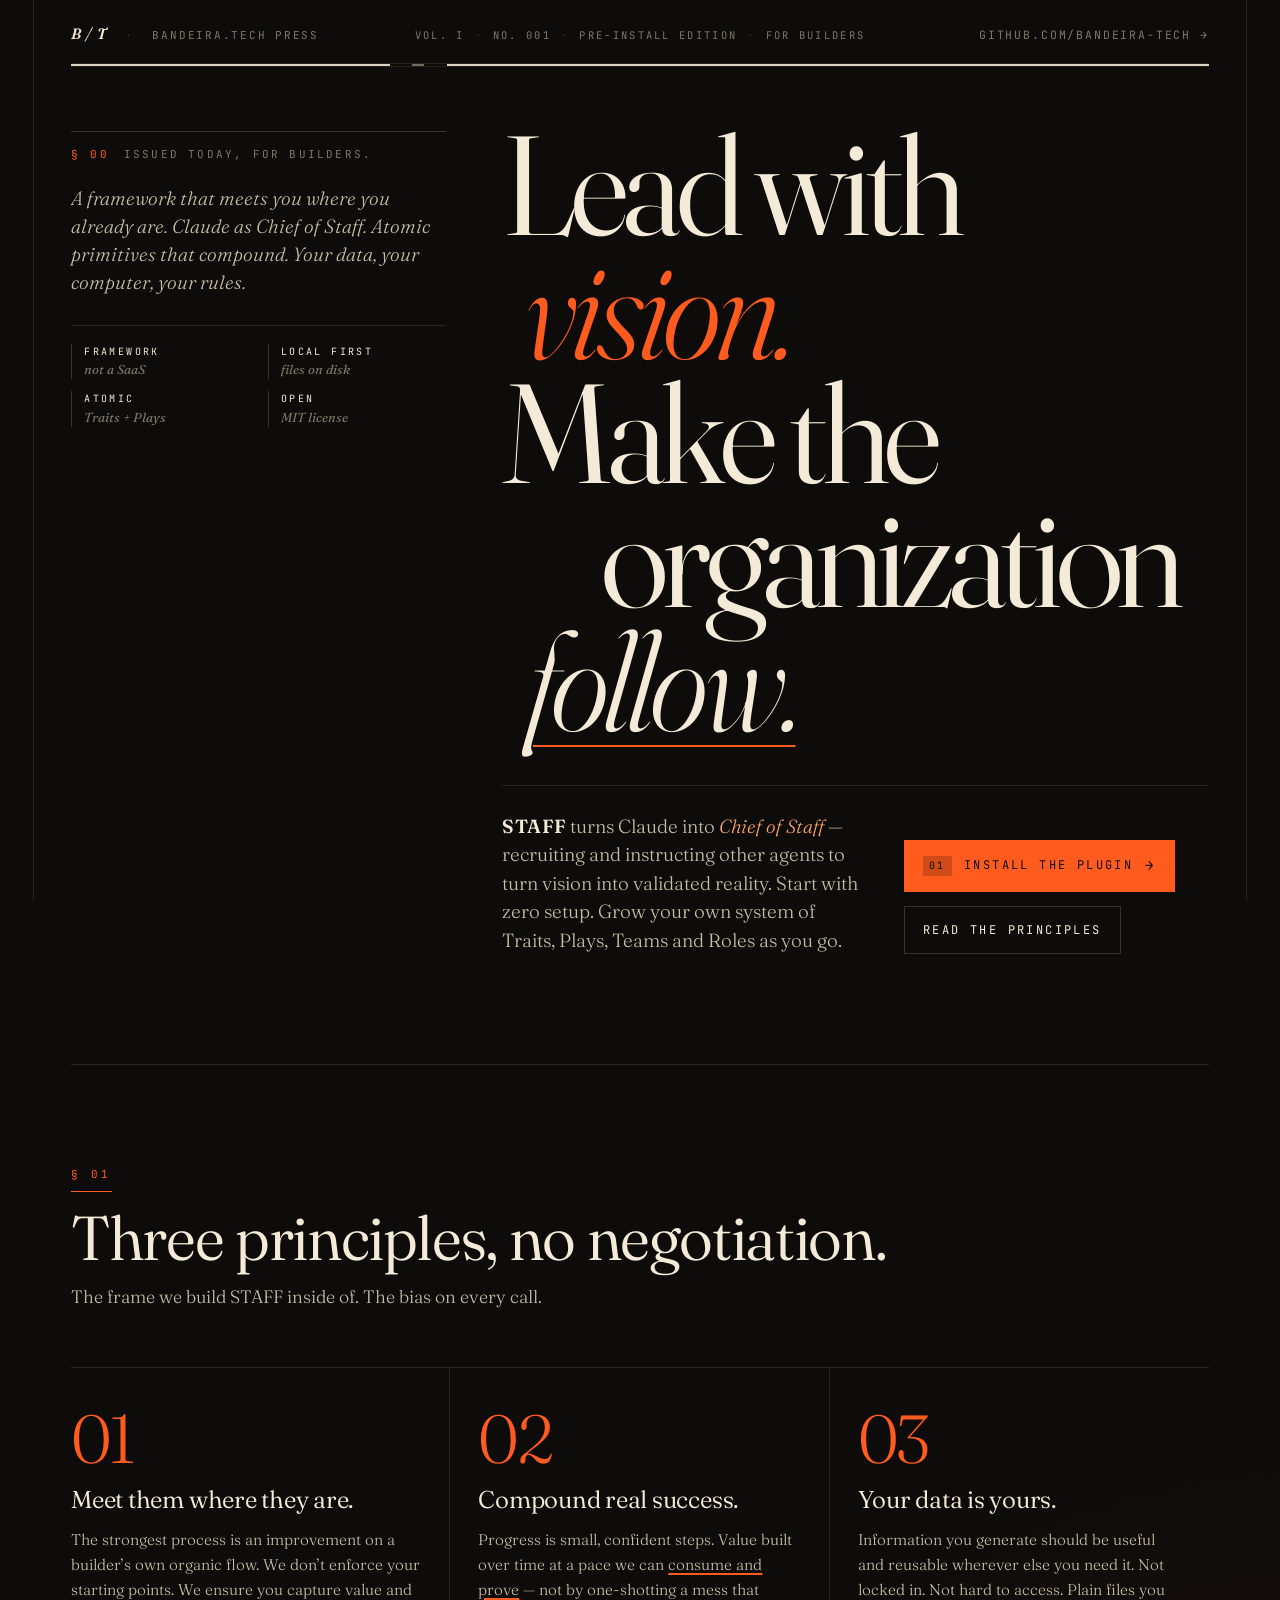
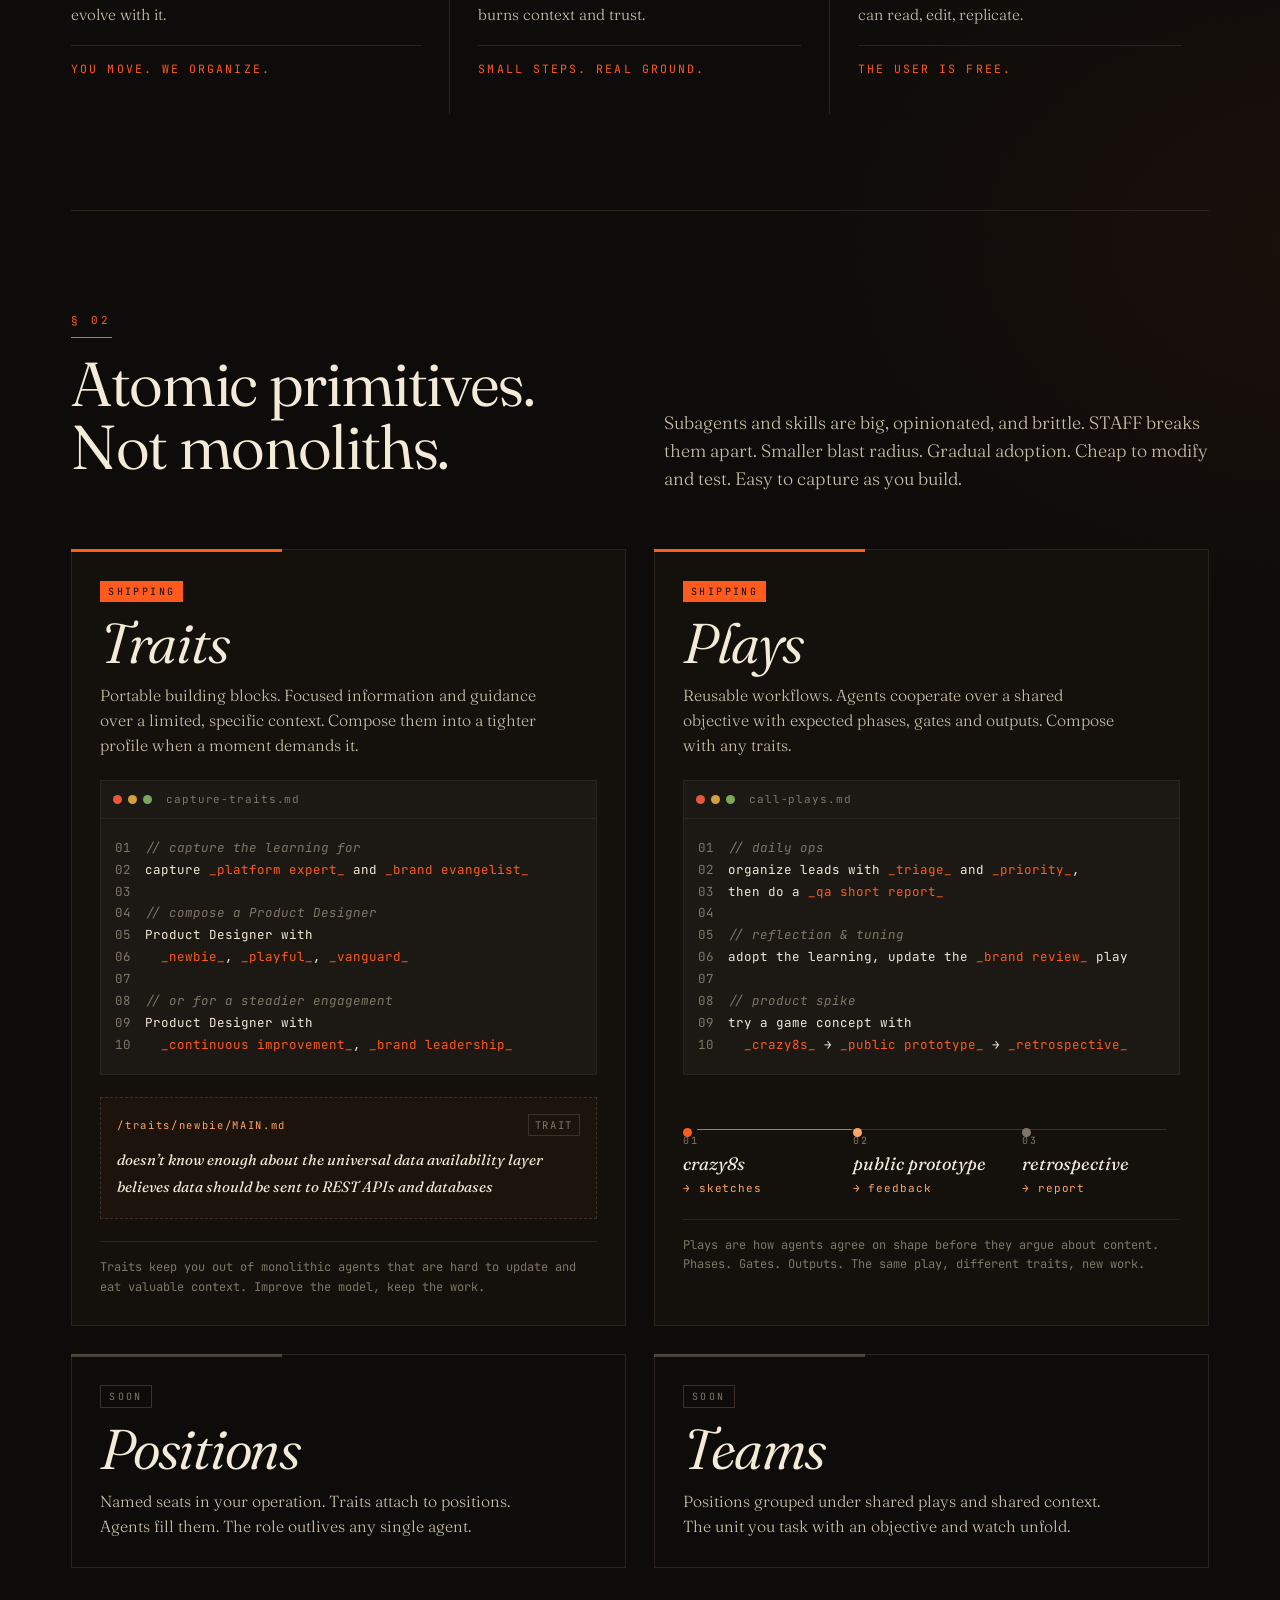
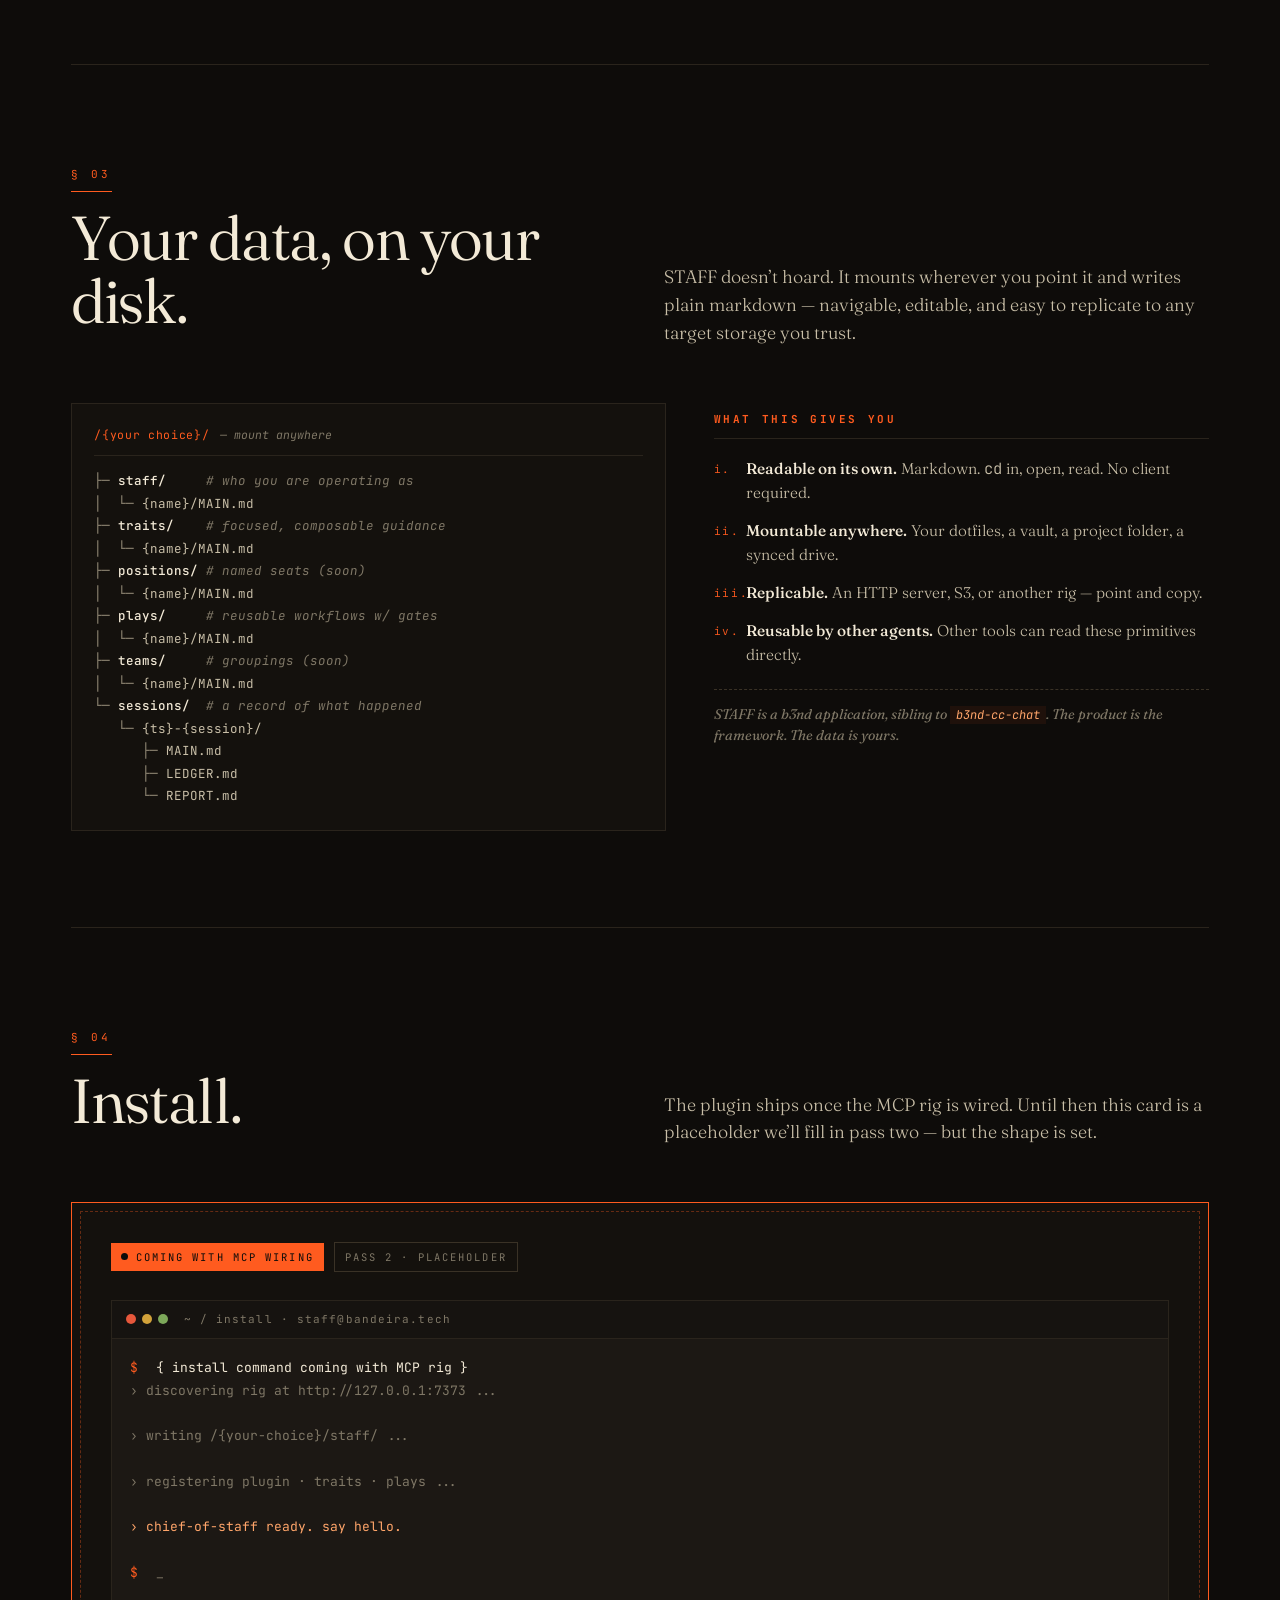
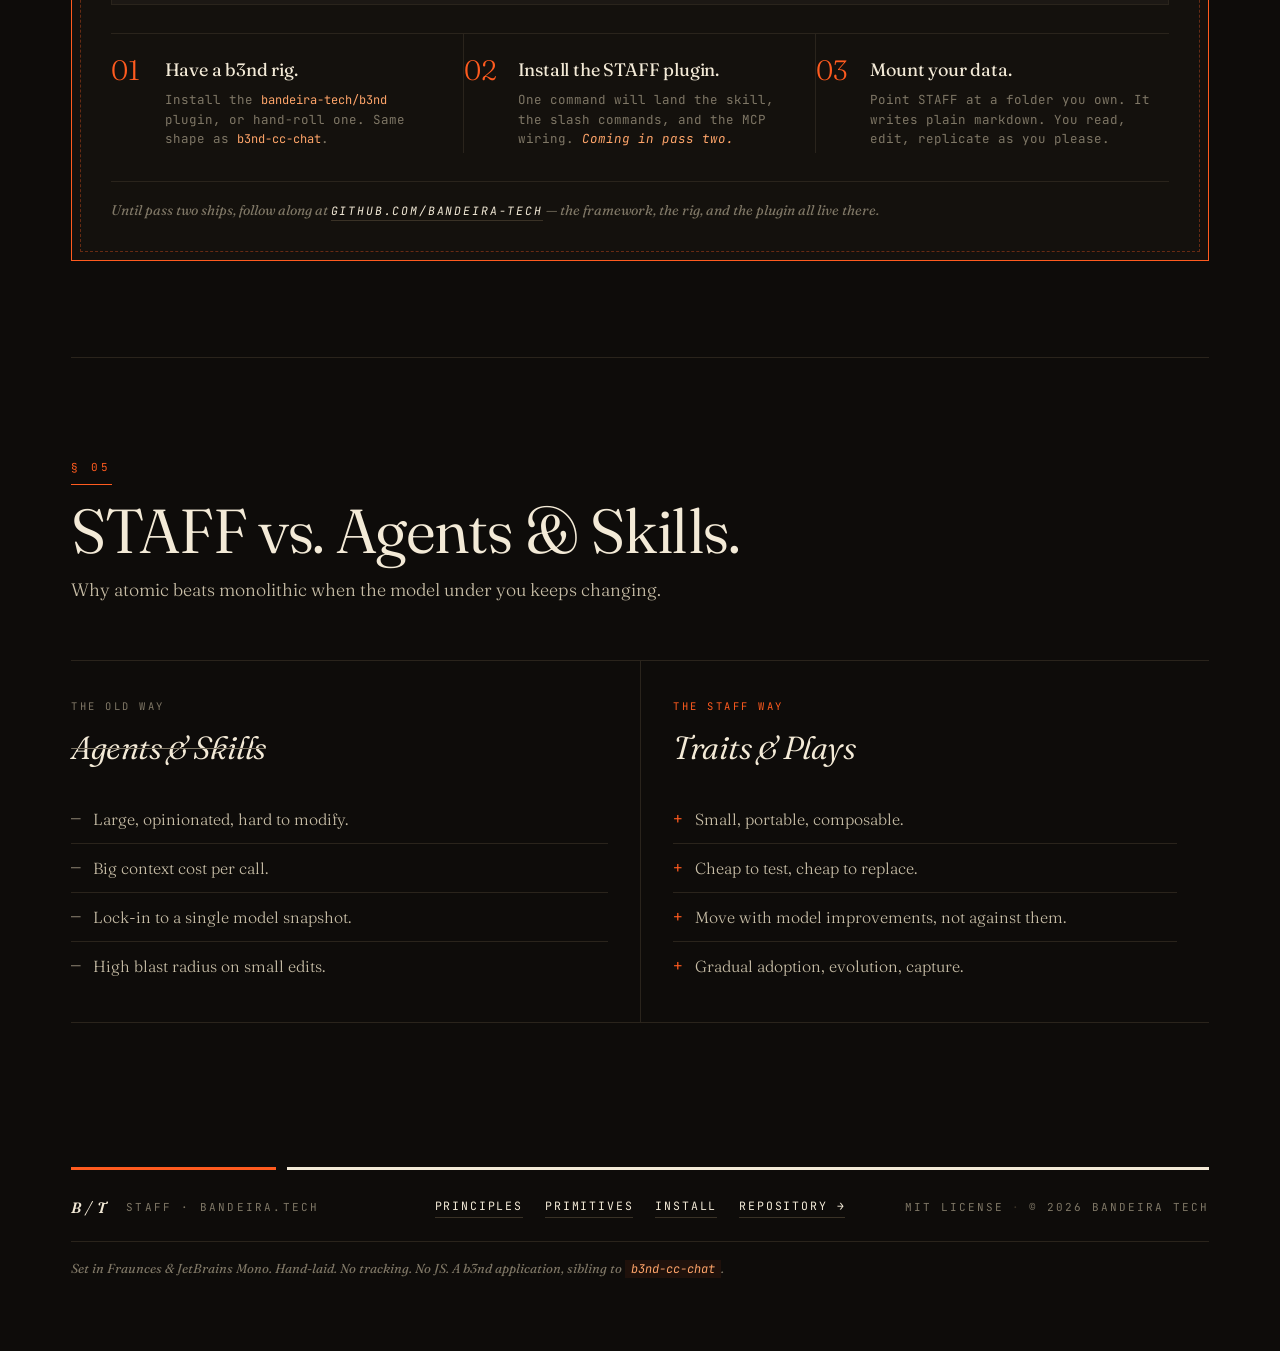
==== site/index.html @ 3db79380 "feat(site): single-page install site for staff.bandeira.tech Editorial broadsheet rendered in a dev-" ====
<!doctype html>
<html lang="en">
<head>
<meta charset="utf-8" />
<meta name="viewport" content="width=device-width,initial-scale=1" />
<title>STAFF · BANDEIRA.TECH — Claude as Chief of Staff</title>
<meta name="description" content="STAFF turns Claude into Chief of Staff. Atomic primitives — Traits, Plays — that builders compose into agents and workflows. Your data, your computer." />
<link rel="preconnect" href="https://fonts.googleapis.com" />
<link rel="preconnect" href="https://fonts.gstatic.com" crossorigin />
<link href="https://fonts.googleapis.com/css2?family=Fraunces:opsz,wght,SOFT,WONK@9..144,300..900,0..100,0..1&family=JetBrains+Mono:wght@300;400;500;700&display=swap" rel="stylesheet" />
<link rel="stylesheet" href="styles.css" />
</head>
<body>

<div class="grain" aria-hidden="true"></div>
<div class="rule rule--page-left" aria-hidden="true"></div>
<div class="rule rule--page-right" aria-hidden="true"></div>

<header class="masthead">
  <div class="masthead__row">
    <div class="masthead__brand">
      <span class="brand__mono">B / T</span>
      <span class="brand__sep" aria-hidden="true">·</span>
      <span class="brand__pub">BANDEIRA.TECH PRESS</span>
    </div>
    <div class="masthead__meta">
      <span>VOL. I</span>
      <span class="dot" aria-hidden="true">·</span>
      <span>NO. 001</span>
      <span class="dot" aria-hidden="true">·</span>
      <span>PRE-INSTALL EDITION</span>
      <span class="dot" aria-hidden="true">·</span>
      <span>FOR BUILDERS</span>
    </div>
    <div class="masthead__corner">
      <a href="https://github.com/bandeira-tech" class="link link--quiet">github.com/bandeira-tech &rarr;</a>
    </div>
  </div>
  <div class="masthead__bar" aria-hidden="true"></div>
</header>

<main>

  <!-- HERO ============================================================ -->
  <section class="hero">
    <div class="hero__grid">

      <aside class="hero__side">
        <div class="kicker">
          <span class="kicker__no">§ 00</span>
          <span class="kicker__label">Issued today, for builders.</span>
        </div>
        <p class="hero__dek">
          A framework that meets you where you already are.
          Claude as Chief of Staff. Atomic primitives that compound.
          Your data, your computer, your rules.
        </p>
        <ul class="hero__stamps">
          <li><span>FRAMEWORK</span><i>not a SaaS</i></li>
          <li><span>LOCAL FIRST</span><i>files on disk</i></li>
          <li><span>ATOMIC</span><i>Traits + Plays</i></li>
          <li><span>OPEN</span><i>MIT license</i></li>
        </ul>
      </aside>

      <div class="hero__main">
        <h1 class="title">
          <span class="title__line title__line--1">Lead with</span>
          <span class="title__line title__line--2">vision.</span>
          <span class="title__line title__line--3">Make the</span>
          <span class="title__line title__line--4">organization</span>
          <span class="title__line title__line--5"><em>follow.</em></span>
        </h1>
        <div class="title__after">
          <p class="lede">
            <strong>STAFF</strong> turns Claude into <em>Chief of Staff</em> — recruiting
            and instructing other agents to turn vision into validated reality.
            Start with zero setup. Grow your own system of Traits, Plays, Teams
            and Roles as you go.
          </p>
          <div class="title__cta">
            <a class="cta cta--primary" href="#install">
              <span class="cta__index">01</span>
              <span class="cta__label">Install the plugin</span>
              <span class="cta__arrow" aria-hidden="true">&rarr;</span>
            </a>
            <a class="cta cta--ghost" href="#principles">
              <span class="cta__label">Read the principles</span>
            </a>
          </div>
        </div>
      </div>

    </div>
  </section>

  <!-- PRINCIPLES ===================================================== -->
  <section class="principles" id="principles">
    <div class="section__head">
      <span class="section__no">§ 01</span>
      <h2 class="section__title">Three principles, no negotiation.</h2>
      <p class="section__sub">The frame we build STAFF inside of. The bias on every call.</p>
    </div>

    <ol class="principles__list">
      <li class="principle">
        <div class="principle__num">01</div>
        <h3 class="principle__h">Meet them where they are.</h3>
        <p class="principle__body">
          The strongest process is an improvement on a builder&rsquo;s own organic
          flow. We don&rsquo;t enforce your starting points. We ensure you capture
          value and evolve with it.
        </p>
        <p class="principle__mantra"><em>You move. We organize.</em></p>
      </li>
      <li class="principle">
        <div class="principle__num">02</div>
        <h3 class="principle__h">Compound real success.</h3>
        <p class="principle__body">
          Progress is small, confident steps. Value built over time at a pace
          we can <u>consume and prove</u> — not by one-shotting a mess that
          burns context and trust.
        </p>
        <p class="principle__mantra"><em>Small steps. Real ground.</em></p>
      </li>
      <li class="principle">
        <div class="principle__num">03</div>
        <h3 class="principle__h">Your data is yours.</h3>
        <p class="principle__body">
          Information you generate should be useful and reusable wherever
          else you need it. Not locked in. Not hard to access. Plain files
          you can read, edit, replicate.
        </p>
        <p class="principle__mantra"><em>The user is free.</em></p>
      </li>
    </ol>
  </section>

  <!-- PRIMITIVES ===================================================== -->
  <section class="primitives" id="primitives">
    <div class="section__head section__head--split">
      <div>
        <span class="section__no">§ 02</span>
        <h2 class="section__title">Atomic primitives.<br/>Not monoliths.</h2>
      </div>
      <p class="section__sub section__sub--right">
        Subagents and skills are big, opinionated, and brittle.
        STAFF breaks them apart. Smaller blast radius. Gradual adoption.
        Cheap to modify and test. Easy to capture as you build.
      </p>
    </div>

    <div class="primitives__grid">

      <article class="prim prim--trait">
        <header class="prim__head">
          <span class="prim__tag">SHIPPING</span>
          <h3 class="prim__name">Traits</h3>
          <p class="prim__pitch">
            Portable building blocks. Focused information and guidance over a
            limited, specific context. Compose them into a tighter profile when
            a moment demands it.
          </p>
        </header>

        <figure class="snippet">
          <figcaption class="snippet__cap">
            <span class="snippet__dot snippet__dot--red"></span>
            <span class="snippet__dot snippet__dot--amber"></span>
            <span class="snippet__dot snippet__dot--green"></span>
            <span class="snippet__name">capture-traits.md</span>
          </figcaption>
          <pre class="code"><span class="ln">01</span><span class="c">// capture the learning for</span>
<span class="ln">02</span>capture <span class="k">_platform expert_</span> and <span class="k">_brand evangelist_</span>
<span class="ln">03</span>
<span class="ln">04</span><span class="c">// compose a Product Designer</span>
<span class="ln">05</span>Product Designer with
<span class="ln">06</span>  <span class="k">_newbie_</span>, <span class="k">_playful_</span>, <span class="k">_vanguard_</span>
<span class="ln">07</span>
<span class="ln">08</span><span class="c">// or for a steadier engagement</span>
<span class="ln">09</span>Product Designer with
<span class="ln">10</span>  <span class="k">_continuous improvement_</span>, <span class="k">_brand leadership_</span>
</pre>
        </figure>

        <div class="trait-card">
          <div class="trait-card__head">
            <span class="trait-card__path">/traits/newbie/MAIN.md</span>
            <span class="trait-card__type">trait</span>
          </div>
          <p class="trait-card__line">doesn&rsquo;t know enough about the universal data availability layer</p>
          <p class="trait-card__line">believes data should be sent to REST APIs and databases</p>
        </div>

        <p class="prim__foot">
          Traits keep you out of monolithic agents that are hard to update and
          eat valuable context. Improve the model, keep the work.
        </p>
      </article>

      <article class="prim prim--play">
        <header class="prim__head">
          <span class="prim__tag">SHIPPING</span>
          <h3 class="prim__name">Plays</h3>
          <p class="prim__pitch">
            Reusable workflows. Agents cooperate over a shared objective with
            expected phases, gates and outputs. Compose with any traits.
          </p>
        </header>

        <figure class="snippet">
          <figcaption class="snippet__cap">
            <span class="snippet__dot snippet__dot--red"></span>
            <span class="snippet__dot snippet__dot--amber"></span>
            <span class="snippet__dot snippet__dot--green"></span>
            <span class="snippet__name">call-plays.md</span>
          </figcaption>
          <pre class="code"><span class="ln">01</span><span class="c">// daily ops</span>
<span class="ln">02</span>organize leads with <span class="k">_triage_</span> and <span class="k">_priority_</span>,
<span class="ln">03</span>then do a <span class="k">_qa short report_</span>
<span class="ln">04</span>
<span class="ln">05</span><span class="c">// reflection &amp; tuning</span>
<span class="ln">06</span>adopt the learning, update the <span class="k">_brand review_</span> play
<span class="ln">07</span>
<span class="ln">08</span><span class="c">// product spike</span>
<span class="ln">09</span>try a game concept with
<span class="ln">10</span>  <span class="k">_crazy8s_</span> &rarr; <span class="k">_public prototype_</span> &rarr; <span class="k">_retrospective_</span>
</pre>
        </figure>

        <div class="play-timeline">
          <div class="play-timeline__rail" aria-hidden="true"></div>
          <ol class="play-timeline__phases">
            <li><span class="ph__no">01</span><span class="ph__name">crazy8s</span><span class="ph__gate">→ sketches</span></li>
            <li><span class="ph__no">02</span><span class="ph__name">public prototype</span><span class="ph__gate">→ feedback</span></li>
            <li><span class="ph__no">03</span><span class="ph__name">retrospective</span><span class="ph__gate">→ report</span></li>
          </ol>
        </div>

        <p class="prim__foot">
          Plays are how agents agree on shape before they argue about content.
          Phases. Gates. Outputs. The same play, different traits, new work.
        </p>
      </article>

      <article class="prim prim--soon prim--positions">
        <header class="prim__head">
          <span class="prim__tag prim__tag--soon">SOON</span>
          <h3 class="prim__name">Positions</h3>
          <p class="prim__pitch">
            Named seats in your operation. Traits attach to positions. Agents
            fill them. The role outlives any single agent.
          </p>
        </header>
      </article>

      <article class="prim prim--soon prim--teams">
        <header class="prim__head">
          <span class="prim__tag prim__tag--soon">SOON</span>
          <h3 class="prim__name">Teams</h3>
          <p class="prim__pitch">
            Positions grouped under shared plays and shared context. The unit
            you task with an objective and watch unfold.
          </p>
        </header>
      </article>

    </div>
  </section>

  <!-- DATA SHAPE ===================================================== -->
  <section class="shape">
    <div class="section__head section__head--split">
      <div>
        <span class="section__no">§ 03</span>
        <h2 class="section__title">Your data, on your disk.</h2>
      </div>
      <p class="section__sub section__sub--right">
        STAFF doesn&rsquo;t hoard. It mounts wherever you point it and writes
        plain markdown — navigable, editable, and easy to replicate to any
        target storage you trust.
      </p>
    </div>

    <div class="shape__inner">
      <figure class="tree">
        <figcaption class="tree__cap">
          <span class="tree__path">/{your choice}/</span>
          <span class="tree__hint">— mount anywhere</span>
        </figcaption>
        <pre class="tree__pre"><span class="tn">├─</span> <span class="td">staff/</span>     <span class="tc"># who you are operating as</span>
<span class="tn">│  └─</span> {name}/MAIN.md
<span class="tn">├─</span> <span class="td">traits/</span>    <span class="tc"># focused, composable guidance</span>
<span class="tn">│  └─</span> {name}/MAIN.md
<span class="tn">├─</span> <span class="td">positions/</span> <span class="tc"># named seats (soon)</span>
<span class="tn">│  └─</span> {name}/MAIN.md
<span class="tn">├─</span> <span class="td">plays/</span>     <span class="tc"># reusable workflows w/ gates</span>
<span class="tn">│  └─</span> {name}/MAIN.md
<span class="tn">├─</span> <span class="td">teams/</span>     <span class="tc"># groupings (soon)</span>
<span class="tn">│  └─</span> {name}/MAIN.md
<span class="tn">└─</span> <span class="td">sessions/</span>  <span class="tc"># a record of what happened</span>
   <span class="tn">└─</span> {ts}-{session}/
      <span class="tn">├─</span> MAIN.md
      <span class="tn">├─</span> LEDGER.md
      <span class="tn">└─</span> REPORT.md</pre>
      </figure>

      <aside class="shape__notes">
        <h3 class="notes__h">What this gives you</h3>
        <ul class="notes__list">
          <li>
            <span class="notes__no">i.</span>
            <span><strong>Readable on its own.</strong> Markdown. <code>cd</code> in, open, read. No client required.</span>
          </li>
          <li>
            <span class="notes__no">ii.</span>
            <span><strong>Mountable anywhere.</strong> Your dotfiles, a vault, a project folder, a synced drive.</span>
          </li>
          <li>
            <span class="notes__no">iii.</span>
            <span><strong>Replicable.</strong> An HTTP server, S3, or another rig — point and copy.</span>
          </li>
          <li>
            <span class="notes__no">iv.</span>
            <span><strong>Reusable by other agents.</strong> Other tools can read these primitives directly.</span>
          </li>
        </ul>
        <p class="notes__foot">
          STAFF is a <em>b3nd</em> application, sibling to <code>b3nd-cc-chat</code>.
          The product is the framework. The data is yours.
        </p>
      </aside>
    </div>
  </section>

  <!-- INSTALL ======================================================== -->
  <section class="install" id="install">
    <div class="section__head section__head--split">
      <div>
        <span class="section__no">§ 04</span>
        <h2 class="section__title">Install.</h2>
      </div>
      <p class="section__sub section__sub--right">
        The plugin ships once the MCP rig is wired. Until then this card
        is a placeholder we&rsquo;ll fill in pass two — but the shape is set.
      </p>
    </div>

    <!-- TODO pass 2: real install commands -->
    <div class="install__card" role="region" aria-label="Install placeholder">
      <div class="install__badges">
        <span class="badge badge--soon">
          <span class="badge__dot" aria-hidden="true"></span>
          Coming with MCP wiring
        </span>
        <span class="badge badge--quiet">PASS 2 · PLACEHOLDER</span>
      </div>

      <div class="install__terminal" aria-hidden="true">
        <div class="term__bar">
          <span class="term__d term__d--r"></span>
          <span class="term__d term__d--a"></span>
          <span class="term__d term__d--g"></span>
          <span class="term__title">~ / install · staff@bandeira.tech</span>
        </div>
        <pre class="term__body"><span class="term__c">$</span> <span class="term__cmd">{ install command coming with MCP rig }</span>
<span class="term__o term__o--dim">› discovering rig at http://127.0.0.1:7373 ...</span>
<span class="term__o term__o--dim">› writing /{your-choice}/staff/ ...</span>
<span class="term__o term__o--dim">› registering plugin · traits · plays ...</span>
<span class="term__o term__o--accent">› chief-of-staff ready. say hello.</span>
<span class="term__c term__c--blink">$</span> <span class="term__cmd term__cmd--dim">_</span></pre>
      </div>

      <ol class="install__steps">
        <li>
          <span class="step__no">01</span>
          <div>
            <h4>Have a b3nd rig.</h4>
            <p>Install the <code>bandeira-tech/b3nd</code> plugin, or hand-roll one. Same shape as <code>b3nd-cc-chat</code>.</p>
          </div>
        </li>
        <li>
          <span class="step__no">02</span>
          <div>
            <h4>Install the STAFF plugin.</h4>
            <p>One command will land the skill, the slash commands, and the MCP wiring. <em>Coming in pass two.</em></p>
          </div>
        </li>
        <li>
          <span class="step__no">03</span>
          <div>
            <h4>Mount your data.</h4>
            <p>Point STAFF at a folder you own. It writes plain markdown. You read, edit, replicate as you please.</p>
          </div>
        </li>
      </ol>

      <div class="install__foot">
        <p>
          Until pass two ships, follow along at
          <a class="link" href="https://github.com/bandeira-tech">github.com/bandeira-tech</a>
          — the framework, the rig, and the plugin all live there.
        </p>
      </div>
    </div>
  </section>

  <!-- VS ============================================================ -->
  <section class="versus">
    <div class="section__head">
      <span class="section__no">§ 05</span>
      <h2 class="section__title">STAFF vs. Agents &amp; Skills.</h2>
      <p class="section__sub">Why atomic beats monolithic when the model under you keeps changing.</p>
    </div>

    <div class="versus__grid">
      <div class="vs vs--mono">
        <header class="vs__head"><span>The old way</span><h3>Agents &amp; Skills</h3></header>
        <ul>
          <li>Large, opinionated, hard to modify.</li>
          <li>Big context cost per call.</li>
          <li>Lock-in to a single model snapshot.</li>
          <li>High blast radius on small edits.</li>
        </ul>
      </div>
      <div class="vs vs--atom">
        <header class="vs__head"><span>The STAFF way</span><h3>Traits &amp; Plays</h3></header>
        <ul>
          <li>Small, portable, composable.</li>
          <li>Cheap to test, cheap to replace.</li>
          <li>Move with model improvements, not against them.</li>
          <li>Gradual adoption, evolution, capture.</li>
        </ul>
      </div>
    </div>
  </section>

</main>

<footer class="foot">
  <div class="foot__bar" aria-hidden="true"></div>
  <div class="foot__row">
    <div class="foot__brand">
      <span class="brand__mono">B / T</span>
      <span>STAFF · BANDEIRA.TECH</span>
    </div>
    <nav class="foot__nav">
      <a class="link" href="#principles">Principles</a>
      <a class="link" href="#primitives">Primitives</a>
      <a class="link" href="#install">Install</a>
      <a class="link" href="https://github.com/bandeira-tech">Repository &rarr;</a>
    </nav>
    <div class="foot__legal">
      <span>MIT License</span>
      <span class="dot" aria-hidden="true">·</span>
      <span>&copy; 2026 Bandeira Tech</span>
    </div>
  </div>
  <p class="foot__colophon">
    Set in <em>Fraunces</em> &amp; <em>JetBrains Mono</em>. Hand-laid. No tracking. No JS.
    A b3nd application, sibling to <code>b3nd-cc-chat</code>.
  </p>
</footer>

</body>
</html>
---- site/styles.css ----
/* =================================================================
   STAFF · BANDEIRA.TECH — install site
   Aesthetic: editorial broadsheet meets dev-tool. Warm ink + ember.
   ================================================================= */

:root {
  /* ink palette */
  --ink:        #0e0c0a;      /* page bg, deep warm black */
  --ink-2:      #14110d;      /* card bg */
  --ink-3:      #1c1814;      /* terminal bg */
  --paper:      #f3ead7;      /* primary type */
  --paper-2:    #c9bfa8;      /* secondary type */
  --paper-3:    #7f7766;      /* tertiary, marginalia */
  --rule:       #2a241c;      /* hairline */
  --rule-2:     #3a3226;      /* slightly louder rule */

  /* ember accents */
  --ember:      #ff5b1f;      /* one hot accent */
  --ember-soft: #ffa56a;
  --moss:       #9bb37a;      /* secondary tag (rare) */

  /* type */
  --serif: "Fraunces", "Iowan Old Style", "Georgia", serif;
  --mono:  "JetBrains Mono", ui-monospace, "SF Mono", Menlo, monospace;

  /* rhythm */
  --pad-x: clamp(22px, 4vw, 64px);
  --maxw:  1240px;
}

* { box-sizing: border-box; }
html, body { margin: 0; padding: 0; }

html {
  background: var(--ink);
  color: var(--paper);
  font-family: var(--mono);
  font-size: 15.5px;
  line-height: 1.55;
  -webkit-font-smoothing: antialiased;
  text-rendering: optimizeLegibility;
  scroll-behavior: smooth;
}

body {
  min-height: 100vh;
  position: relative;
  overflow-x: hidden;
  background:
    radial-gradient(1200px 700px at 15% -10%, rgba(255,91,31,0.08), transparent 60%),
    radial-gradient(900px 600px at 105% 30%, rgba(255,91,31,0.05), transparent 65%),
    var(--ink);
}

::selection { background: var(--ember); color: var(--ink); }

/* Grain overlay — fine SVG noise, no images */
.grain {
  position: fixed; inset: 0;
  pointer-events: none;
  z-index: 1;
  opacity: 0.13;
  mix-blend-mode: overlay;
  background-image: url("data:image/svg+xml;utf8,<svg xmlns='http://www.w3.org/2000/svg' width='160' height='160' viewBox='0 0 160 160'><filter id='n'><feTurbulence type='fractalNoise' baseFrequency='0.95' numOctaves='2' stitchTiles='stitch'/><feColorMatrix values='0 0 0 0 0  0 0 0 0 0  0 0 0 0 0  0 0 0 0.55 0'/></filter><rect width='100%' height='100%' filter='url(%23n)'/></svg>");
}

/* Page side rules — a broadsheet trick */
.rule { position: fixed; top: 0; bottom: 0; width: 1px; background: var(--rule); z-index: 2; pointer-events: none; }
.rule--page-left  { left: max(18px, 2.6vw); }
.rule--page-right { right: max(18px, 2.6vw); }
@media (max-width: 720px) { .rule { display: none; } }

/* =================================================================
   Masthead
   ================================================================= */
.masthead {
  position: relative; z-index: 3;
  padding: 22px var(--pad-x) 0;
  max-width: var(--maxw);
  margin: 0 auto;
}
.masthead__row {
  display: grid;
  grid-template-columns: 1fr auto 1fr;
  align-items: baseline;
  gap: 24px;
  padding-bottom: 18px;
}
.masthead__brand,
.masthead__corner {
  font-family: var(--mono);
  font-size: 11px;
  letter-spacing: 0.16em;
  text-transform: uppercase;
  color: var(--paper-2);
}
.masthead__corner { text-align: right; }
.brand__mono {
  font-family: var(--serif);
  font-weight: 600;
  font-style: italic;
  font-size: 15px;
  letter-spacing: 0.04em;
  color: var(--paper);
  margin-right: 10px;
}
.brand__sep { color: var(--rule-2); margin-right: 10px; }
.brand__pub { color: var(--paper-3); }

.masthead__meta {
  font-family: var(--mono);
  font-size: 10.5px;
  letter-spacing: 0.22em;
  text-transform: uppercase;
  color: var(--paper-3);
  display: flex; gap: 10px; align-items: center;
  white-space: nowrap;
}
.dot { color: var(--rule-2); }

.masthead__bar {
  height: 4px;
  background:
    linear-gradient(to right, var(--paper) 0 28%, transparent 28% 30%, var(--paper-3) 30% 31%, transparent 31% 33%, var(--paper) 33% 100%);
  opacity: 0.9;
  border-top: 1px solid var(--rule);
  border-bottom: 1px solid var(--rule);
}

@media (max-width: 820px) {
  .masthead__row { grid-template-columns: 1fr; gap: 6px; }
  .masthead__corner { text-align: left; }
  .masthead__meta { flex-wrap: wrap; }
}

/* =================================================================
   Main containers
   ================================================================= */
main {
  position: relative;
  z-index: 3;
  max-width: var(--maxw);
  margin: 0 auto;
  padding: 0 var(--pad-x);
}

section { padding: 96px 0; border-bottom: 1px solid var(--rule); }
section:last-of-type { border-bottom: none; }

/* Section heads */
.section__head { margin-bottom: 56px; max-width: 880px; }
.section__head--split {
  display: grid;
  grid-template-columns: 1fr 1fr;
  gap: 48px;
  max-width: none;
  align-items: end;
}
.section__no {
  font-family: var(--mono);
  font-size: 11px;
  letter-spacing: 0.28em;
  color: var(--ember);
  text-transform: uppercase;
  display: inline-block;
  padding-bottom: 8px;
  border-bottom: 1px solid var(--ember);
}
.section__title {
  font-family: var(--serif);
  font-weight: 350;
  font-style: normal;
  font-size: clamp(36px, 5.2vw, 62px);
  line-height: 1.02;
  letter-spacing: -0.022em;
  margin: 14px 0 14px;
  color: var(--paper);
}
.section__sub {
  font-family: var(--serif);
  font-weight: 300;
  font-size: clamp(15px, 1.4vw, 18px);
  line-height: 1.55;
  color: var(--paper-2);
  max-width: 56ch;
  margin: 0;
}
.section__sub--right { justify-self: end; text-align: left; }

@media (max-width: 820px) {
  .section__head--split { grid-template-columns: 1fr; gap: 18px; }
  .section__sub--right  { justify-self: start; }
}

/* =================================================================
   HERO
   ================================================================= */
.hero { padding-top: 56px; padding-bottom: 110px; border-bottom: 1px solid var(--rule); }

.hero__grid {
  display: grid;
  grid-template-columns: 0.85fr 1.6fr;
  gap: 56px;
  align-items: start;
}
@media (max-width: 980px) {
  .hero__grid { grid-template-columns: 1fr; gap: 32px; }
}

.hero__side { position: relative; padding-top: 8px; }
.kicker {
  display: flex; gap: 14px; align-items: baseline;
  border-top: 1px solid var(--rule-2);
  padding-top: 14px;
  margin-bottom: 22px;
}
.kicker__no {
  font-family: var(--mono);
  font-size: 11px;
  color: var(--ember);
  letter-spacing: 0.24em;
}
.kicker__label {
  font-family: var(--mono);
  font-size: 11px;
  letter-spacing: 0.2em;
  text-transform: uppercase;
  color: var(--paper-3);
}

.hero__dek {
  font-family: var(--serif);
  font-weight: 300;
  font-style: italic;
  font-size: clamp(17px, 1.5vw, 20px);
  line-height: 1.45;
  color: var(--paper-2);
  margin: 0 0 28px;
  max-width: 30ch;
}

.hero__stamps {
  list-style: none;
  margin: 28px 0 0;
  padding: 18px 0 0;
  border-top: 1px solid var(--rule);
  display: grid;
  grid-template-columns: 1fr 1fr;
  gap: 12px 18px;
}
.hero__stamps li {
  display: flex; flex-direction: column;
  border-left: 1px solid var(--rule-2);
  padding-left: 12px;
}
.hero__stamps span {
  font-family: var(--mono);
  font-size: 10px;
  letter-spacing: 0.24em;
  color: var(--paper);
}
.hero__stamps i {
  font-family: var(--serif);
  font-style: italic;
  font-size: 13px;
  color: var(--paper-3);
}

/* Title */
.title {
  font-family: var(--serif);
  font-weight: 350;
  font-size: clamp(56px, 11vw, 152px);
  line-height: 0.88;
  letter-spacing: -0.04em;
  margin: 0;
  color: var(--paper);
  font-feature-settings: "ss01", "ss02";
}
.title__line { display: block; }
.title__line--1 { margin-left: 0; opacity: 0; animation: rise 0.9s 0.05s ease-out forwards; }
.title__line--2 { font-style: italic; font-weight: 300; color: var(--ember); margin-left: 0.16em; opacity: 0; animation: rise 0.9s 0.15s ease-out forwards; }
.title__line--3 { opacity: 0; animation: rise 0.9s 0.25s ease-out forwards; }
.title__line--4 { margin-left: 0.7em; opacity: 0; animation: rise 0.9s 0.35s ease-out forwards; letter-spacing: -0.045em; }
.title__line--5 { margin-left: 0.16em; opacity: 0; animation: rise 0.9s 0.45s ease-out forwards; }
.title__line--5 em { font-style: italic; font-weight: 300; text-decoration: underline; text-decoration-thickness: 2px; text-underline-offset: 14px; text-decoration-color: var(--ember); }

@keyframes rise {
  from { opacity: 0; transform: translateY(18px); }
  to   { opacity: 1; transform: translateY(0); }
}
@media (prefers-reduced-motion: reduce) {
  .title__line { opacity: 1 !important; animation: none !important; transform: none !important; }
}

.title__after {
  margin-top: 42px;
  display: grid;
  grid-template-columns: 1.2fr 1fr;
  gap: 36px;
  align-items: end;
  border-top: 1px solid var(--rule);
  padding-top: 26px;
}
@media (max-width: 820px) {
  .title__after { grid-template-columns: 1fr; gap: 18px; }
}

.lede {
  font-family: var(--serif);
  font-weight: 300;
  font-size: clamp(16px, 1.5vw, 19px);
  line-height: 1.5;
  color: var(--paper-2);
  margin: 0;
  max-width: 48ch;
}
.lede strong { color: var(--paper); font-weight: 600; letter-spacing: 0.02em; }
.lede em { font-style: italic; color: var(--ember-soft); }

.title__cta { display: flex; gap: 14px; flex-wrap: wrap; }

.cta {
  display: inline-flex; align-items: center; gap: 12px;
  padding: 14px 18px;
  font-family: var(--mono);
  font-size: 12px;
  letter-spacing: 0.2em;
  text-transform: uppercase;
  text-decoration: none;
  transition: transform 0.15s ease, background 0.15s ease, color 0.15s ease;
}
.cta--primary {
  background: var(--ember);
  color: var(--ink);
  border: 1px solid var(--ember);
}
.cta--primary:hover { transform: translate(-2px, -2px); box-shadow: 4px 4px 0 var(--paper); }
.cta--ghost {
  color: var(--paper);
  border: 1px solid var(--rule-2);
}
.cta--ghost:hover { border-color: var(--paper); }
.cta__index {
  font-size: 10px;
  color: var(--ink);
  background: rgba(0,0,0,0.18);
  padding: 2px 6px;
}
.cta--ghost .cta__index { background: var(--rule); color: var(--paper-2); }
.cta__arrow { font-size: 14px; }

/* =================================================================
   PRINCIPLES
   ================================================================= */
.principles__list {
  list-style: none;
  margin: 0;
  padding: 0;
  display: grid;
  grid-template-columns: repeat(3, 1fr);
  gap: 0;
  border-top: 1px solid var(--rule);
}
@media (max-width: 920px) {
  .principles__list { grid-template-columns: 1fr; }
}
.principle {
  padding: 36px 28px 36px 0;
  border-right: 1px solid var(--rule);
  position: relative;
  min-height: 320px;
}
.principle:nth-child(2) { padding-left: 28px; }
.principle:nth-child(3) { padding-left: 28px; border-right: none; }
@media (max-width: 920px) {
  .principle { border-right: none; border-bottom: 1px solid var(--rule); padding: 32px 0; min-height: auto; }
  .principle:nth-child(2), .principle:nth-child(3) { padding-left: 0; }
  .principle:last-child { border-bottom: none; }
}
.principle__num {
  font-family: var(--serif);
  font-weight: 300;
  font-size: 68px;
  line-height: 1;
  color: var(--ember);
  margin-bottom: 14px;
  letter-spacing: -0.04em;
}
.principle__h {
  font-family: var(--serif);
  font-weight: 350;
  font-size: clamp(20px, 1.9vw, 26px);
  line-height: 1.15;
  margin: 0 0 14px;
  color: var(--paper);
  letter-spacing: -0.01em;
}
.principle__body {
  font-family: var(--serif);
  font-weight: 300;
  font-size: 15.5px;
  line-height: 1.6;
  color: var(--paper-2);
  margin: 0 0 18px;
  max-width: 36ch;
}
.principle__mantra {
  font-family: var(--mono);
  font-size: 11.5px;
  letter-spacing: 0.18em;
  text-transform: uppercase;
  color: var(--paper-3);
  border-top: 1px solid var(--rule);
  padding-top: 14px;
  margin: 0;
}
.principle__mantra em { font-style: normal; color: var(--ember); }

/* =================================================================
   PRIMITIVES
   ================================================================= */
.primitives__grid {
  display: grid;
  grid-template-columns: 1fr 1fr;
  gap: 28px;
}
@media (max-width: 980px) {
  .primitives__grid { grid-template-columns: 1fr; }
}

.prim {
  background: var(--ink-2);
  border: 1px solid var(--rule);
  padding: 28px;
  position: relative;
  display: flex; flex-direction: column;
  gap: 22px;
}
.prim::before {
  content: "";
  position: absolute; inset: -1px -1px auto -1px;
  height: 3px;
  background: linear-gradient(to right, var(--ember) 0 38%, transparent 38%);
}
.prim--soon { background: transparent; }
.prim--soon::before { background: linear-gradient(to right, var(--paper-3) 0 38%, transparent 38%); opacity: 0.5; }

.prim__head { }
.prim__tag {
  display: inline-block;
  font-family: var(--mono);
  font-size: 10px;
  letter-spacing: 0.24em;
  padding: 3px 8px;
  background: var(--ember);
  color: var(--ink);
  margin-bottom: 14px;
}
.prim__tag--soon {
  background: transparent;
  color: var(--paper-3);
  border: 1px solid var(--rule-2);
}
.prim__name {
  font-family: var(--serif);
  font-weight: 350;
  font-style: italic;
  font-size: clamp(38px, 4.4vw, 56px);
  line-height: 0.95;
  letter-spacing: -0.025em;
  margin: 0 0 14px;
  color: var(--paper);
}
.prim__pitch {
  font-family: var(--serif);
  font-weight: 300;
  font-size: 16px;
  line-height: 1.55;
  color: var(--paper-2);
  margin: 0;
  max-width: 44ch;
}
.prim__foot {
  font-family: var(--mono);
  font-size: 12px;
  line-height: 1.6;
  color: var(--paper-3);
  border-top: 1px solid var(--rule);
  padding-top: 16px;
  margin: 0;
}

/* Snippet (mini editor) */
.snippet {
  margin: 0;
  background: var(--ink-3);
  border: 1px solid var(--rule);
}
.snippet__cap {
  display: flex; gap: 6px; align-items: center;
  padding: 10px 12px;
  border-bottom: 1px solid var(--rule);
  font-family: var(--mono);
  font-size: 11px;
  color: var(--paper-3);
}
.snippet__dot { width: 9px; height: 9px; border-radius: 50%; display: inline-block; }
.snippet__dot--red    { background: #e6573b; }
.snippet__dot--amber  { background: #d2a23a; }
.snippet__dot--green  { background: #7da85a; }
.snippet__name { margin-left: 8px; letter-spacing: 0.08em; }

.code {
  font-family: var(--mono);
  font-size: 12.5px;
  line-height: 1.75;
  color: var(--paper);
  padding: 18px 14px;
  margin: 0;
  overflow-x: auto;
  white-space: pre;
}
.code .ln { color: var(--paper-3); margin-right: 14px; user-select: none; }
.code .c  { color: var(--paper-3); font-style: italic; }
.code .k  { color: var(--ember); }

/* Trait card */
.trait-card {
  border: 1px dashed var(--rule-2);
  padding: 16px;
  background: rgba(255,91,31,0.04);
}
.trait-card__head {
  display: flex; justify-content: space-between; align-items: center;
  font-family: var(--mono);
  font-size: 10.5px;
  letter-spacing: 0.16em;
  color: var(--paper-3);
  margin-bottom: 12px;
}
.trait-card__path { color: var(--ember-soft); }
.trait-card__type {
  border: 1px solid var(--rule-2);
  padding: 2px 6px;
  text-transform: uppercase;
}
.trait-card__line {
  font-family: var(--serif);
  font-style: italic;
  font-size: 15px;
  color: var(--paper);
  margin: 4px 0;
}

/* Play timeline */
.play-timeline {
  position: relative;
  padding: 14px 0 0;
}
.play-timeline__rail {
  position: absolute;
  left: 14px; right: 14px;
  top: 32px;
  height: 1px;
  background: linear-gradient(to right, var(--ember) 0 33%, var(--rule-2) 33%);
}
.play-timeline__phases {
  list-style: none;
  margin: 0; padding: 0;
  display: grid;
  grid-template-columns: repeat(3, 1fr);
  gap: 12px;
  position: relative;
}
.play-timeline__phases li {
  display: flex; flex-direction: column;
  padding-top: 22px;
  position: relative;
}
.play-timeline__phases li::before {
  content: "";
  position: absolute;
  top: 17px; left: 0;
  width: 9px; height: 9px;
  background: var(--ember);
  border-radius: 50%;
}
.play-timeline__phases li:nth-child(2)::before { background: var(--ember-soft); }
.play-timeline__phases li:nth-child(3)::before { background: var(--paper-3); }
.ph__no {
  font-family: var(--mono);
  font-size: 10px;
  letter-spacing: 0.2em;
  color: var(--paper-3);
}
.ph__name {
  font-family: var(--serif);
  font-style: italic;
  font-size: 18px;
  color: var(--paper);
  margin: 2px 0 2px;
}
.ph__gate {
  font-family: var(--mono);
  font-size: 11px;
  color: var(--ember-soft);
  letter-spacing: 0.08em;
}

/* "soon" tiles span both columns when there's odd row */
.prim--soon { min-height: 200px; }

/* =================================================================
   SHAPE / DATA
   ================================================================= */
.shape__inner {
  display: grid;
  grid-template-columns: 1.2fr 1fr;
  gap: 48px;
  align-items: start;
}
@media (max-width: 980px) {
  .shape__inner { grid-template-columns: 1fr; }
}

.tree {
  margin: 0;
  background: var(--ink-2);
  border: 1px solid var(--rule);
  padding: 22px;
  position: relative;
}
.tree__cap {
  display: flex; gap: 10px; align-items: baseline;
  font-family: var(--mono);
  font-size: 11.5px;
  border-bottom: 1px solid var(--rule);
  padding-bottom: 12px;
  margin-bottom: 14px;
  color: var(--paper-3);
}
.tree__path { color: var(--ember); letter-spacing: 0.06em; }
.tree__hint { font-style: italic; }
.tree__pre {
  font-family: var(--mono);
  font-size: 12.5px;
  line-height: 1.8;
  margin: 0;
  color: var(--paper-2);
  white-space: pre;
  overflow-x: auto;
}
.tn { color: var(--paper-3); }
.td { color: var(--paper); font-weight: 500; }
.tc { color: var(--paper-3); font-style: italic; }

.shape__notes { padding-top: 8px; }
.notes__h {
  font-family: var(--mono);
  font-size: 11px;
  letter-spacing: 0.24em;
  text-transform: uppercase;
  color: var(--ember);
  margin: 0 0 18px;
  padding-bottom: 10px;
  border-bottom: 1px solid var(--rule);
}
.notes__list {
  list-style: none; padding: 0; margin: 0;
  display: flex; flex-direction: column; gap: 14px;
}
.notes__list li {
  display: grid;
  grid-template-columns: 26px 1fr;
  gap: 6px;
  font-family: var(--serif);
  font-weight: 300;
  font-size: 15.5px;
  line-height: 1.55;
  color: var(--paper-2);
}
.notes__list strong { color: var(--paper); font-weight: 500; }
.notes__no {
  font-family: var(--mono);
  font-size: 11px;
  letter-spacing: 0.18em;
  color: var(--ember);
  padding-top: 4px;
}
.notes__foot {
  margin-top: 22px;
  font-family: var(--serif);
  font-style: italic;
  font-size: 14px;
  color: var(--paper-3);
  border-top: 1px dashed var(--rule-2);
  padding-top: 14px;
}
.notes__foot code, .install__foot code, .foot__colophon code {
  font-family: var(--mono);
  font-size: 12px;
  color: var(--ember-soft);
  background: rgba(255,91,31,0.07);
  padding: 1px 6px;
}

/* =================================================================
   INSTALL — placeholder card
   ================================================================= */
.install__card {
  position: relative;
  border: 1px solid var(--ember);
  background: var(--ink-2);
  padding: clamp(24px, 3vw, 40px);
  display: grid;
  gap: 28px;
}
.install__card::before {
  content: "";
  position: absolute;
  inset: 8px;
  border: 1px dashed rgba(255,91,31,0.35);
  pointer-events: none;
}
.install__card > * { position: relative; }

.install__badges {
  display: flex; gap: 10px; flex-wrap: wrap; align-items: center;
}
.badge {
  font-family: var(--mono);
  font-size: 10.5px;
  letter-spacing: 0.2em;
  text-transform: uppercase;
  padding: 6px 10px;
  display: inline-flex; align-items: center; gap: 8px;
}
.badge--soon {
  background: var(--ember);
  color: var(--ink);
}
.badge__dot {
  width: 7px; height: 7px; border-radius: 50%;
  background: var(--ink);
  box-shadow: 0 0 0 0 rgba(14,12,10,0.7);
  animation: pulse 1.8s ease-out infinite;
}
@keyframes pulse {
  0%   { box-shadow: 0 0 0 0 rgba(14,12,10,0.7); }
  70%  { box-shadow: 0 0 0 8px rgba(14,12,10,0); }
  100% { box-shadow: 0 0 0 0 rgba(14,12,10,0); }
}
.badge--quiet {
  color: var(--paper-3);
  border: 1px solid var(--rule-2);
}

/* Terminal */
.install__terminal {
  background: var(--ink-3);
  border: 1px solid var(--rule);
  overflow: hidden;
}
.term__bar {
  display: flex; align-items: center; gap: 6px;
  padding: 10px 14px;
  border-bottom: 1px solid var(--rule);
  font-family: var(--mono);
  font-size: 11px;
  color: var(--paper-3);
  background: rgba(0,0,0,0.2);
}
.term__d { width: 10px; height: 10px; border-radius: 50%; }
.term__d--r { background: #e6573b; }
.term__d--a { background: #d2a23a; }
.term__d--g { background: #7da85a; }
.term__title { margin-left: 10px; letter-spacing: 0.1em; }

.term__body {
  font-family: var(--mono);
  font-size: 13px;
  line-height: 1.75;
  padding: 18px 18px 20px;
  margin: 0;
  color: var(--paper);
  white-space: pre-wrap;
  overflow-x: auto;
}
.term__c { color: var(--ember); margin-right: 10px; }
.term__cmd { color: var(--paper); }
.term__cmd--dim { color: var(--paper-3); }
.term__o { display: block; color: var(--paper-2); }
.term__o--dim { color: var(--paper-3); }
.term__o--accent { color: var(--ember-soft); }
.term__c--blink { animation: blink 1.05s steps(1) infinite; }
@keyframes blink {
  50% { opacity: 0.2; }
}

/* Steps */
.install__steps {
  list-style: none;
  margin: 0; padding: 0;
  display: grid;
  grid-template-columns: repeat(3, 1fr);
  gap: 0;
  border-top: 1px solid var(--rule);
}
@media (max-width: 820px) {
  .install__steps { grid-template-columns: 1fr; }
}
.install__steps li {
  display: grid;
  grid-template-columns: 44px 1fr;
  gap: 10px;
  padding: 22px 18px 4px 0;
  border-right: 1px solid var(--rule);
}
.install__steps li:last-child { border-right: none; }
@media (max-width: 820px) {
  .install__steps li { border-right: none; border-bottom: 1px solid var(--rule); padding: 20px 0; }
  .install__steps li:last-child { border-bottom: none; }
}
.step__no {
  font-family: var(--serif);
  font-weight: 300;
  font-size: 28px;
  line-height: 1;
  color: var(--ember);
}
.install__steps h4 {
  font-family: var(--serif);
  font-weight: 400;
  font-size: 18px;
  margin: 0 0 6px;
  color: var(--paper);
  letter-spacing: -0.01em;
}
.install__steps p {
  font-family: var(--mono);
  font-size: 12.5px;
  line-height: 1.55;
  color: var(--paper-3);
  margin: 0;
}
.install__steps em { color: var(--ember-soft); font-style: italic; }
.install__steps code {
  font-family: var(--mono);
  color: var(--ember-soft);
  font-size: 12px;
}

.install__foot {
  border-top: 1px solid var(--rule);
  padding-top: 18px;
  font-family: var(--serif);
  font-style: italic;
  font-size: 14px;
  color: var(--paper-3);
}
.install__foot p { margin: 0; }

/* =================================================================
   VERSUS
   ================================================================= */
.versus__grid {
  display: grid;
  grid-template-columns: 1fr 1fr;
  gap: 0;
  border-top: 1px solid var(--rule);
  border-bottom: 1px solid var(--rule);
}
@media (max-width: 820px) { .versus__grid { grid-template-columns: 1fr; } }

.vs {
  padding: 32px 32px 32px 0;
}
.vs--atom { padding-left: 32px; border-left: 1px solid var(--rule); }
@media (max-width: 820px) {
  .vs--atom { padding-left: 0; border-left: none; border-top: 1px solid var(--rule); }
}
.vs__head { margin-bottom: 22px; }
.vs__head span {
  font-family: var(--mono);
  font-size: 10.5px;
  letter-spacing: 0.24em;
  text-transform: uppercase;
  color: var(--paper-3);
}
.vs--atom .vs__head span { color: var(--ember); }
.vs__head h3 {
  font-family: var(--serif);
  font-style: italic;
  font-weight: 350;
  font-size: clamp(24px, 2.6vw, 32px);
  margin: 6px 0 0;
  color: var(--paper);
  letter-spacing: -0.015em;
}
.vs--mono .vs__head h3 { text-decoration: line-through; text-decoration-thickness: 1px; text-decoration-color: var(--paper-3); }

.vs ul {
  list-style: none;
  padding: 0; margin: 0;
}
.vs li {
  font-family: var(--serif);
  font-weight: 300;
  font-size: 16px;
  line-height: 1.5;
  color: var(--paper-2);
  padding: 12px 0;
  border-bottom: 1px solid var(--rule);
  position: relative;
  padding-left: 22px;
}
.vs li:last-child { border-bottom: none; }
.vs li::before {
  content: "—";
  position: absolute; left: 0;
  color: var(--paper-3);
  font-family: var(--mono);
}
.vs--atom li::before { content: "+"; color: var(--ember); }

/* =================================================================
   FOOTER
   ================================================================= */
.foot {
  position: relative;
  z-index: 3;
  max-width: var(--maxw);
  margin: 0 auto;
  padding: 48px var(--pad-x) 60px;
}
.foot__bar {
  height: 3px;
  background:
    linear-gradient(to right, var(--ember) 0 18%, transparent 18% 19%, var(--paper) 19% 100%);
  margin-bottom: 26px;
}
.foot__row {
  display: grid;
  grid-template-columns: 1fr 1.4fr 1fr;
  gap: 24px;
  align-items: center;
}
@media (max-width: 820px) {
  .foot__row { grid-template-columns: 1fr; gap: 12px; }
}
.foot__brand {
  display: flex; align-items: center; gap: 10px;
  font-family: var(--mono);
  font-size: 11px;
  letter-spacing: 0.2em;
  text-transform: uppercase;
  color: var(--paper-3);
}
.foot__nav {
  display: flex; gap: 22px; justify-content: center;
  flex-wrap: wrap;
}
@media (max-width: 820px) { .foot__nav { justify-content: flex-start; } }
.foot__legal {
  display: flex; gap: 8px; justify-content: flex-end;
  font-family: var(--mono);
  font-size: 11px;
  letter-spacing: 0.18em;
  text-transform: uppercase;
  color: var(--paper-3);
}
@media (max-width: 820px) { .foot__legal { justify-content: flex-start; } }
.foot__colophon {
  margin-top: 22px;
  font-family: var(--serif);
  font-style: italic;
  font-size: 13px;
  color: var(--paper-3);
  border-top: 1px solid var(--rule);
  padding-top: 16px;
}

/* =================================================================
   Links
   ================================================================= */
.link {
  color: var(--paper);
  text-decoration: none;
  font-family: var(--mono);
  font-size: 11.5px;
  letter-spacing: 0.16em;
  text-transform: uppercase;
  border-bottom: 1px solid var(--rule-2);
  padding-bottom: 2px;
  transition: color 0.15s ease, border-color 0.15s ease;
}
.link:hover { color: var(--ember); border-bottom-color: var(--ember); }
.link--quiet { border-bottom-color: transparent; color: var(--paper-3); }
.link--quiet:hover { color: var(--ember); }

/* =================================================================
   Misc niceties
   ================================================================= */
code { font-family: var(--mono); }
u { text-decoration-color: var(--ember); text-decoration-thickness: 1.5px; text-underline-offset: 3px; }
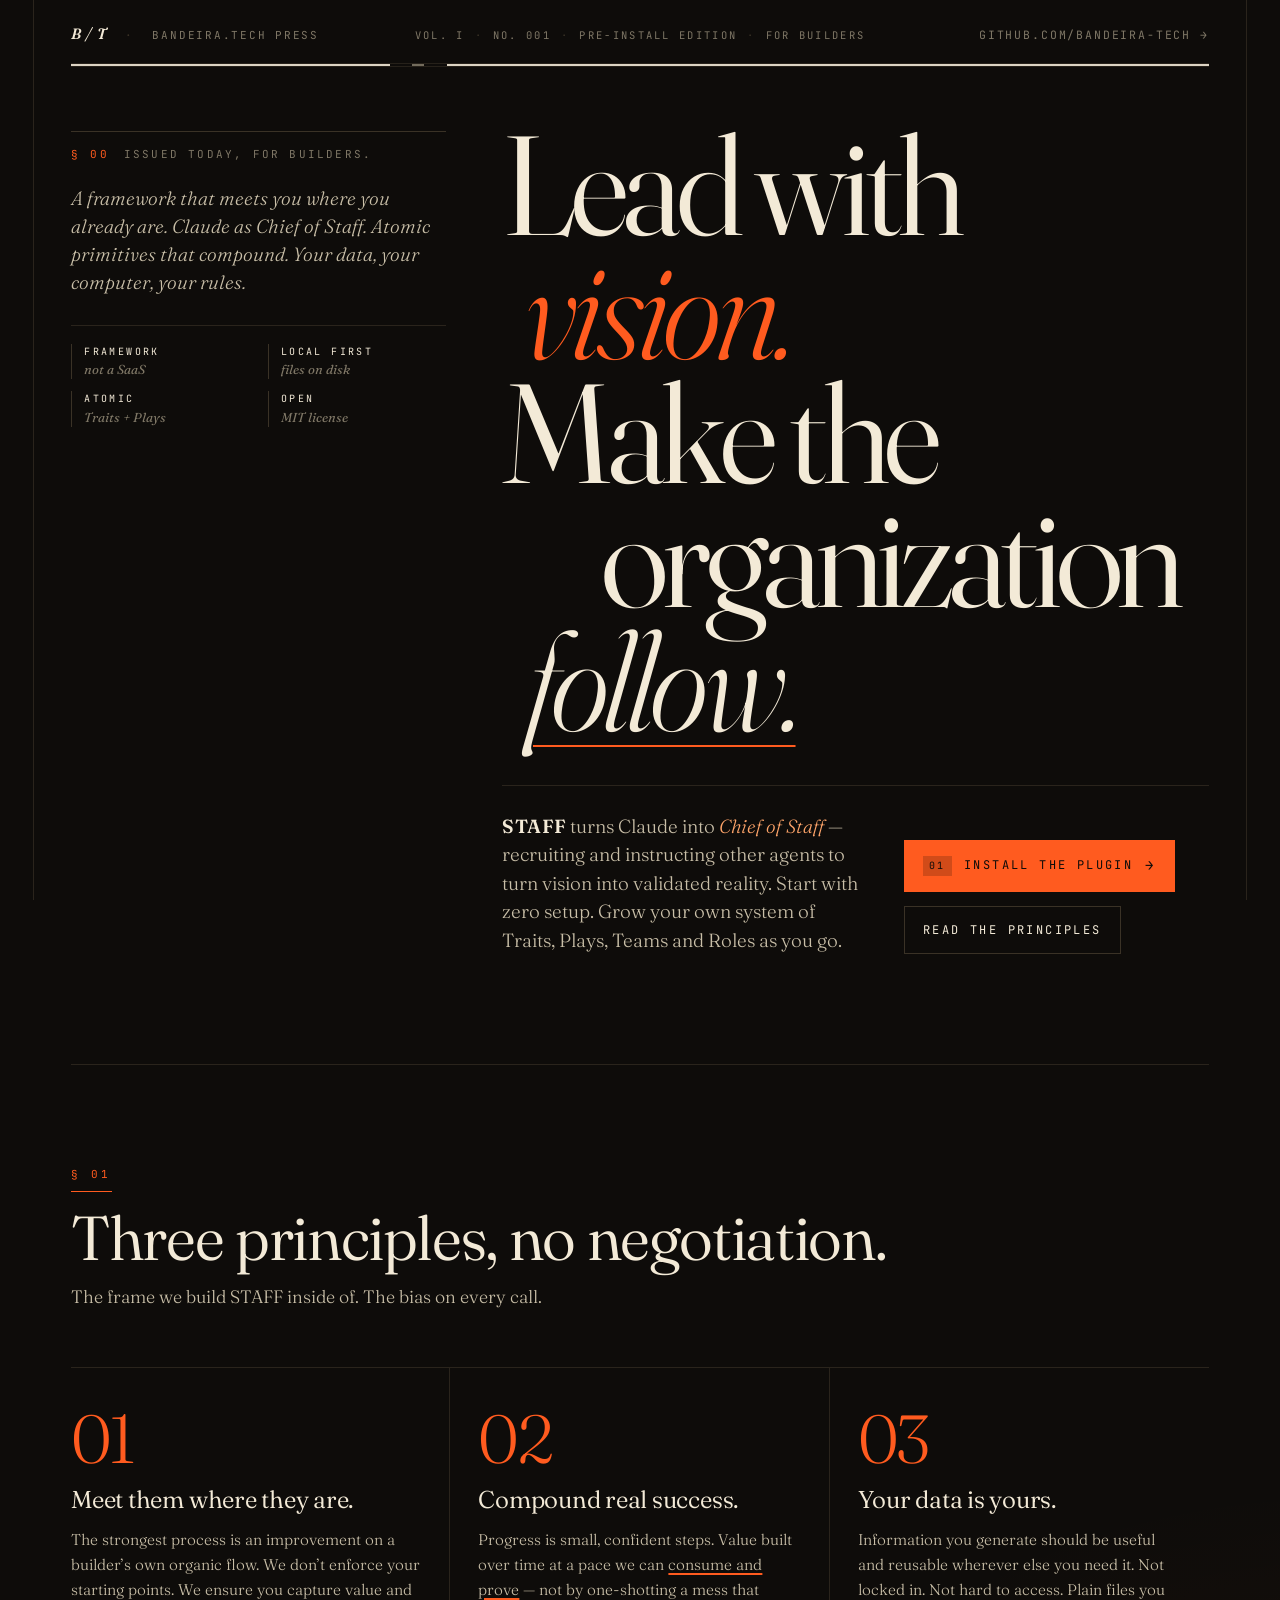
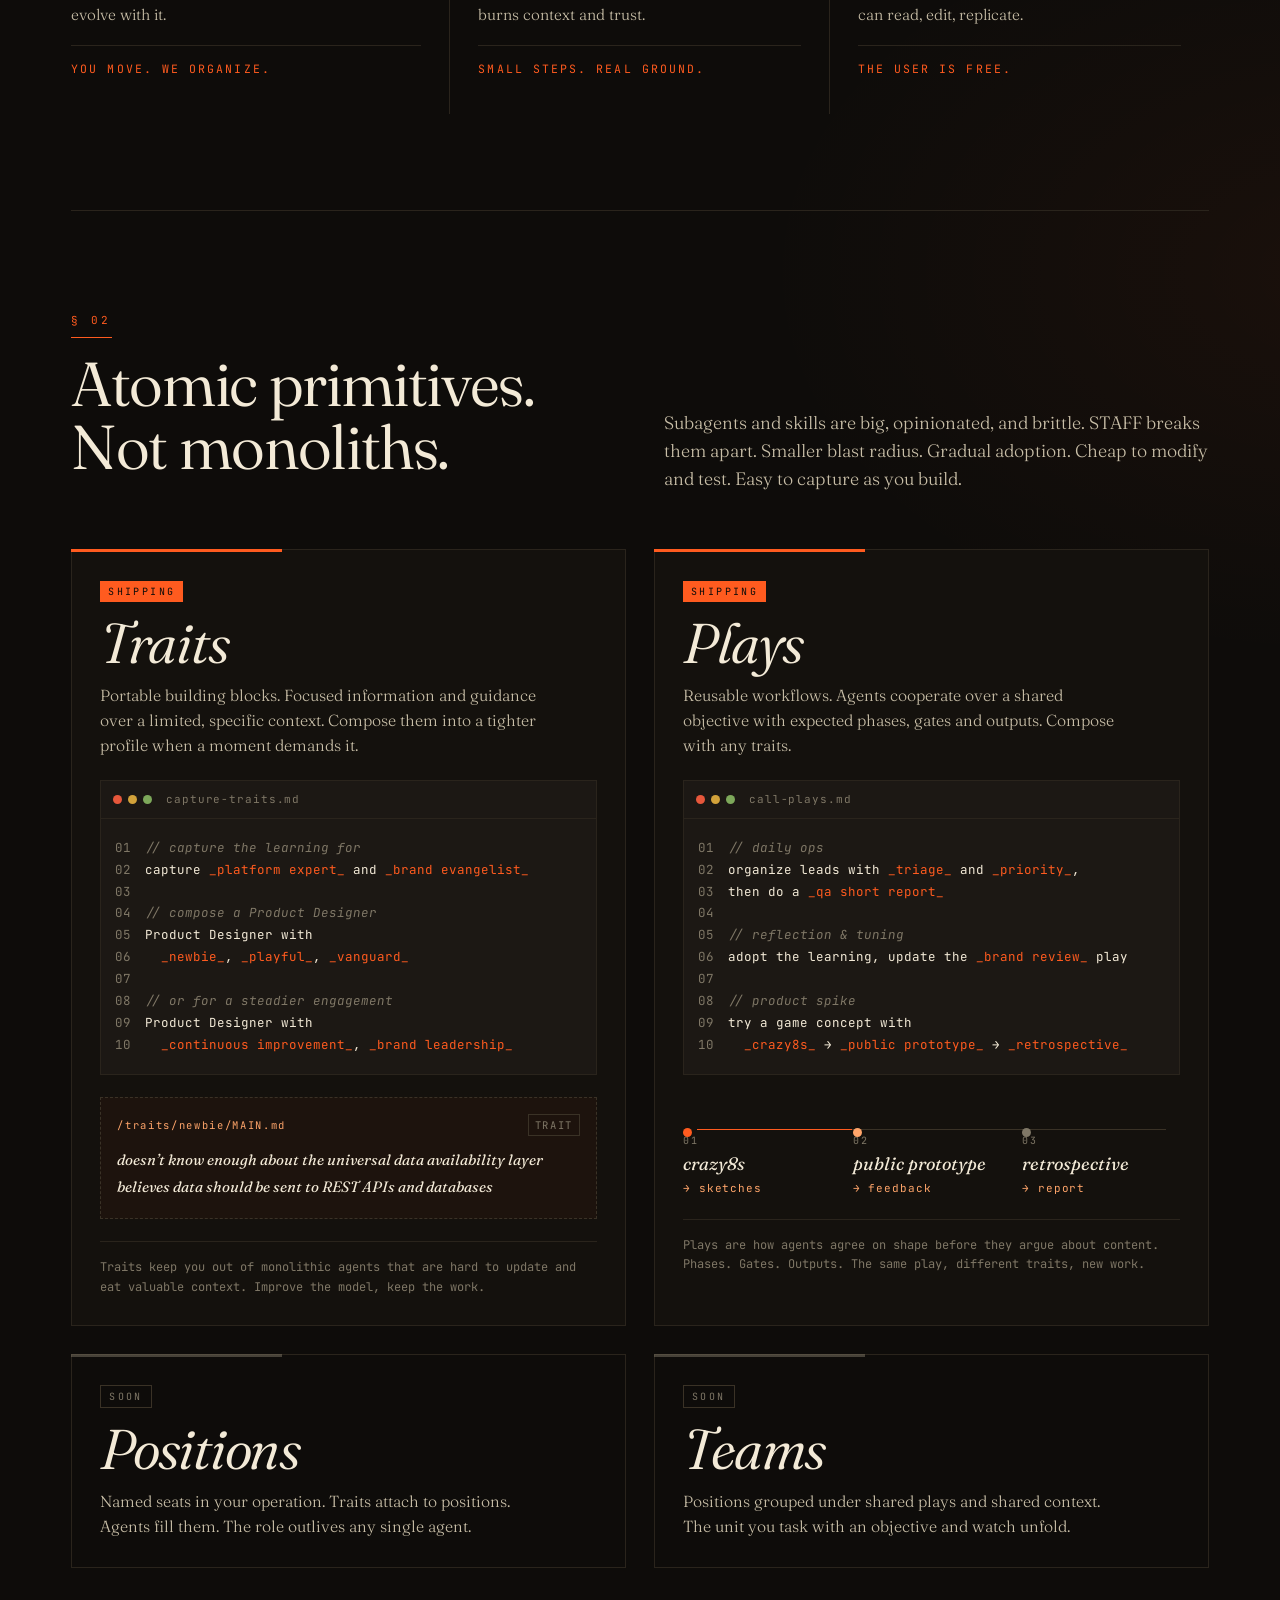
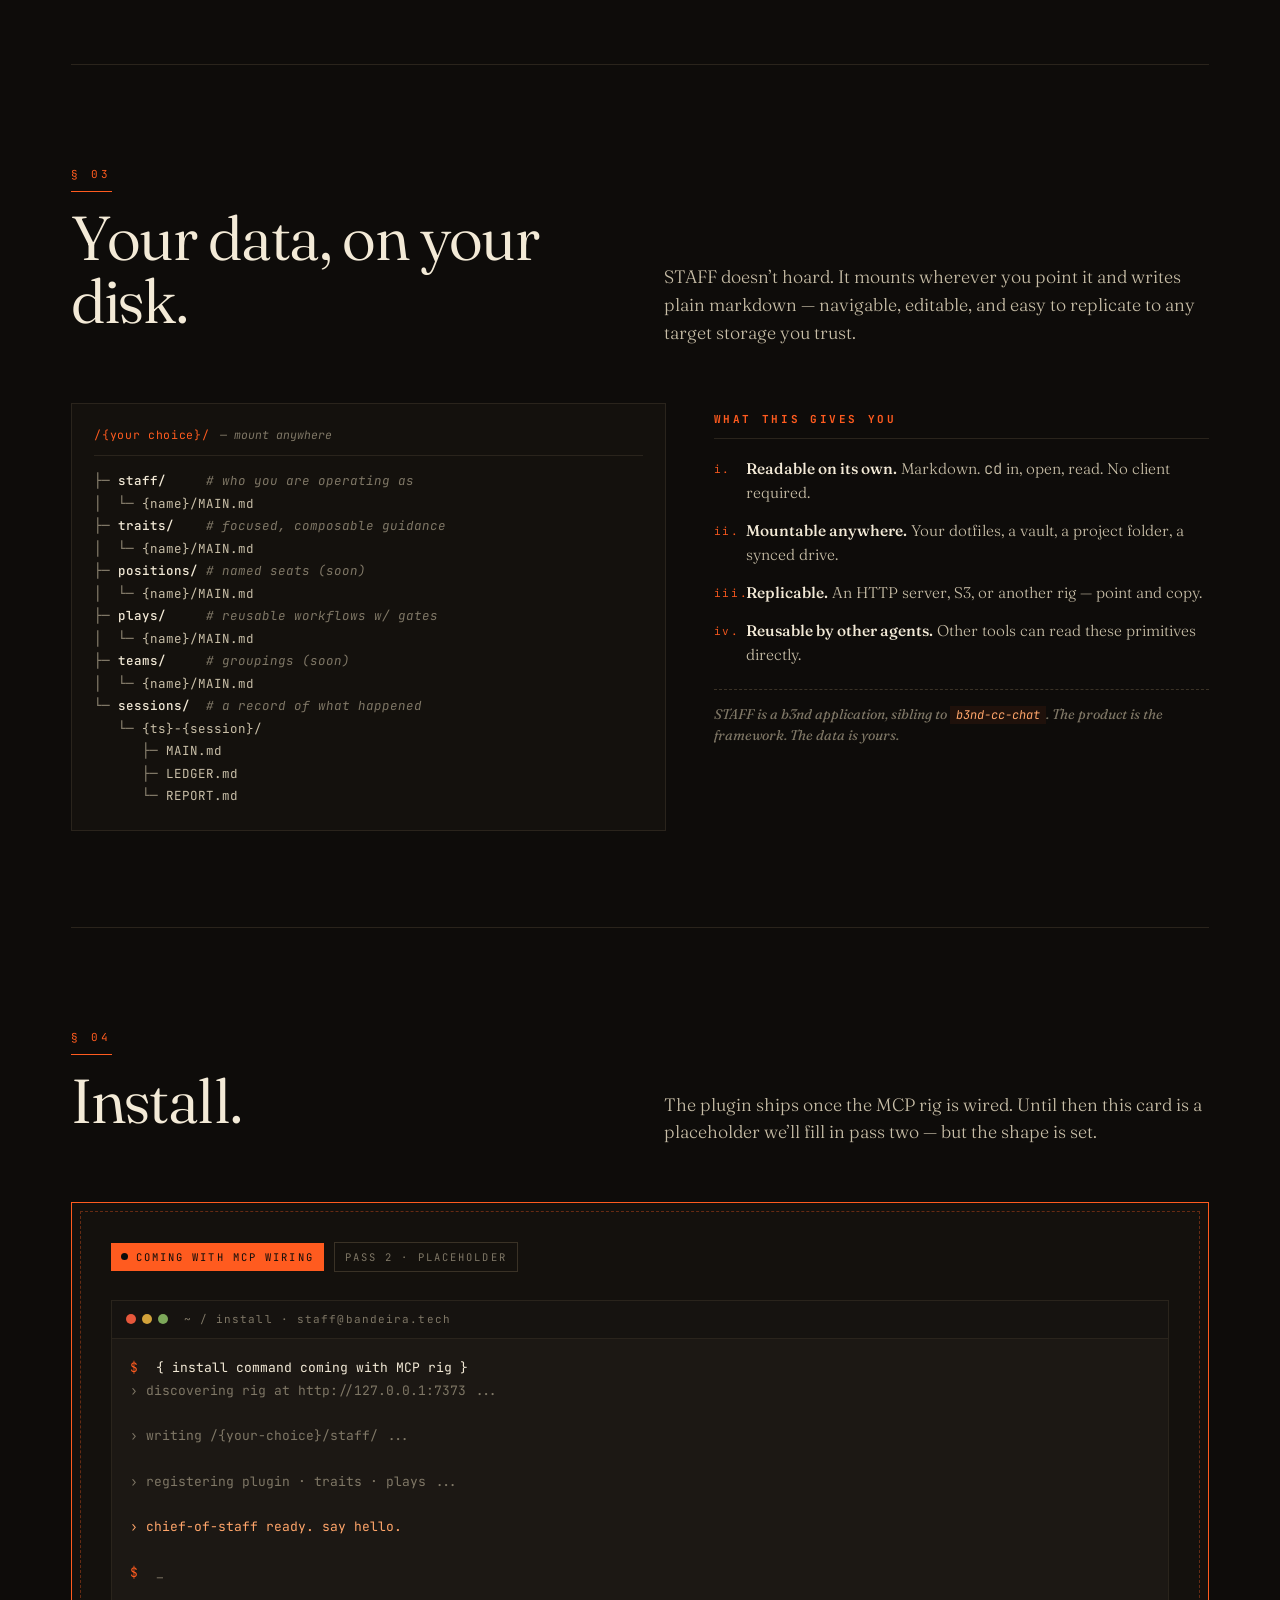
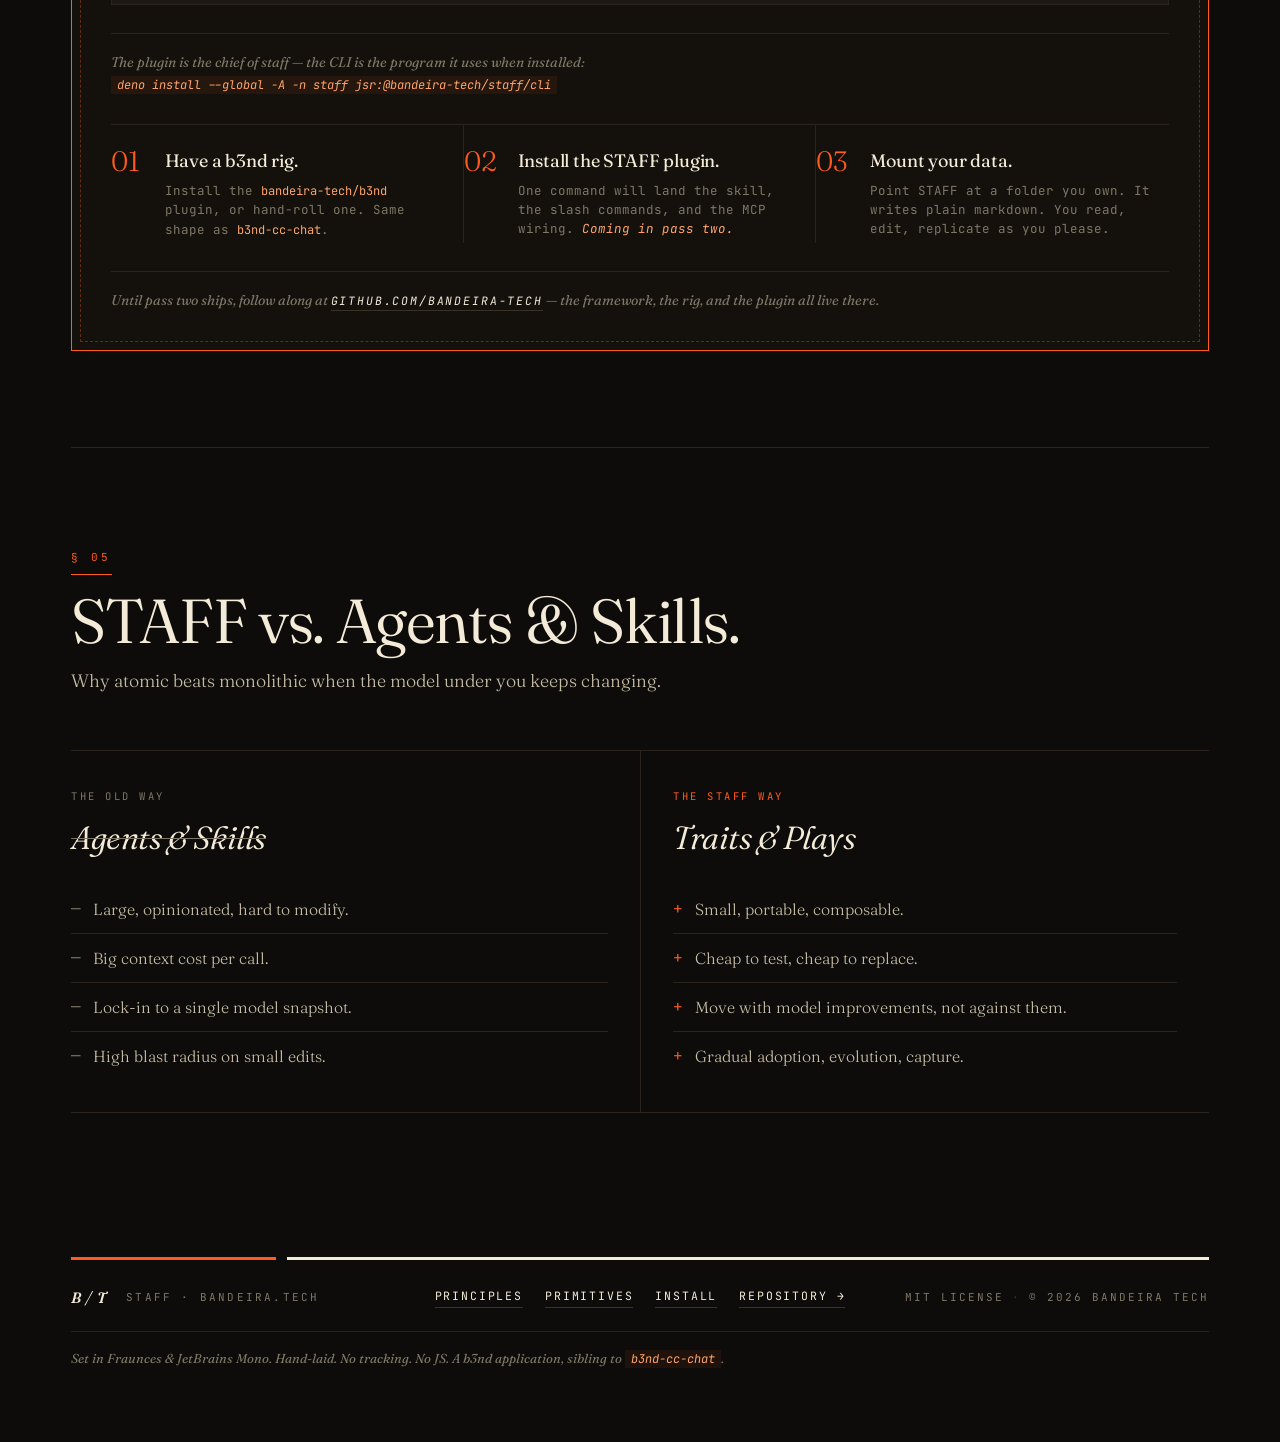
==== commit f4def977: "site+readme+manifests: pass-2 surface, v0.2.0 Co-Authored-By: Claude Fable 5 <noreply@anthropic.com>" ====
--- a/site/index.html
+++ b/site/index.html
@@ -371,6 +371,14 @@
 <span class="term__c term__c--blink">$</span> <span class="term__cmd term__cmd--dim">_</span></pre>
       </div>
 
+      <div class="install__foot">
+        <p>
+          The plugin is the chief of staff — the CLI is the program it uses
+          when installed:
+        </p>
+        <p><code>deno install --global -A -n staff jsr:@bandeira-tech/staff/cli</code></p>
+      </div>
+
       <ol class="install__steps">
         <li>
           <span class="step__no">01</span>
